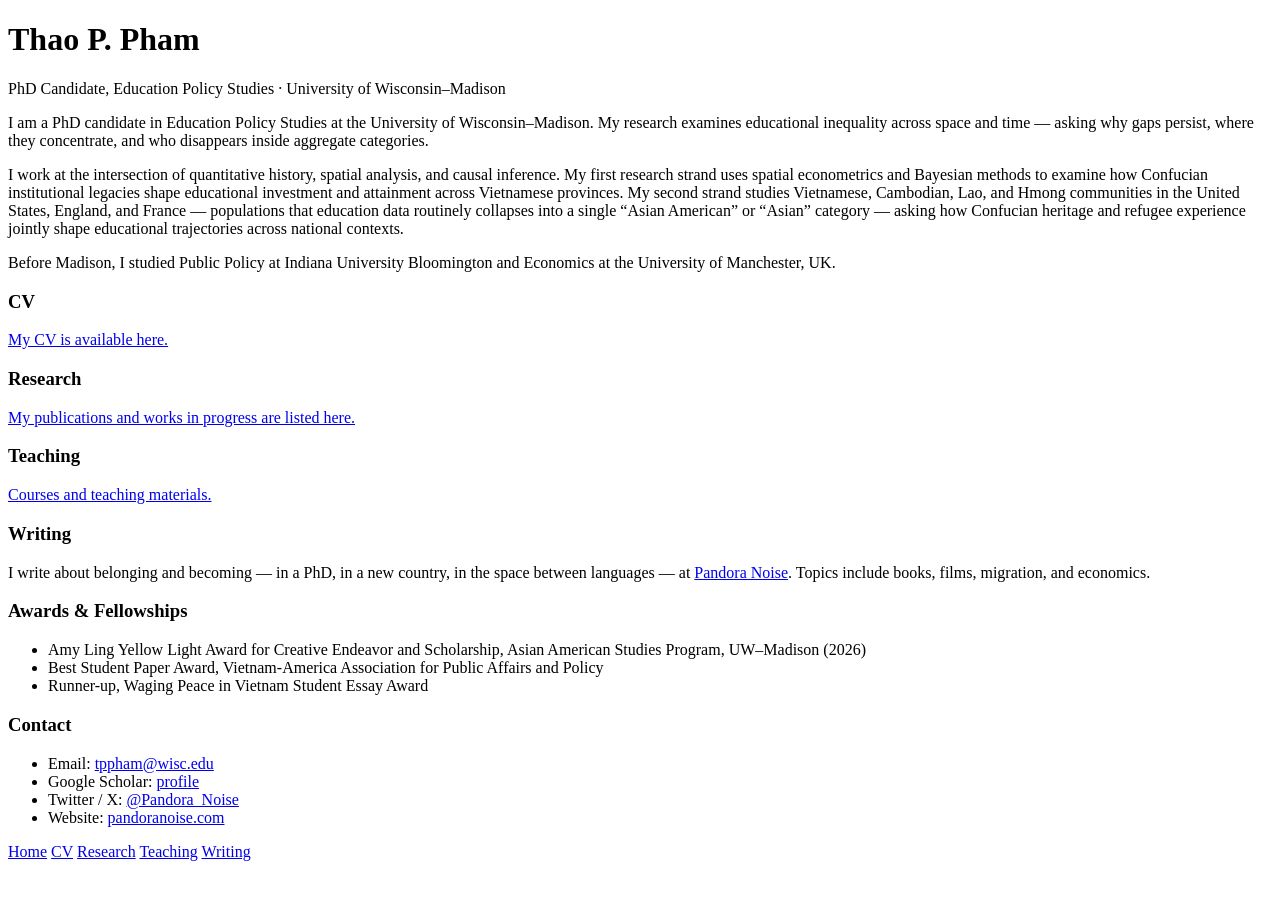
==== index.html @ eca96010 "Add files via upload" ====
<!DOCTYPE html>
<html lang="en">
<head>
  <meta charset="UTF-8" />
  <meta name="viewport" content="width=device-width, initial-scale=1.0" />
  <title>Thao P. Pham</title>
  <link rel="stylesheet" href="css/style.css" />
</head>
<body>

<h1>Thao P. Pham</h1>
<p class="title-line">PhD Candidate, Education Policy Studies &middot; University of Wisconsin&ndash;Madison</p>

<p>
  I am a PhD candidate in Education Policy Studies at the University of Wisconsin&ndash;Madison.
  My research examines educational inequality across space and time &mdash; asking why gaps persist,
  where they concentrate, and who disappears inside aggregate categories.
</p>
<p>
  I work at the intersection of quantitative history, spatial analysis, and causal inference.
  My first research strand uses spatial econometrics and Bayesian methods to examine how Confucian
  institutional legacies shape educational investment and attainment across Vietnamese provinces.
  My second strand studies Vietnamese, Cambodian, Lao, and Hmong communities in the United States,
  England, and France &mdash; populations that education data routinely collapses into a single
  &ldquo;Asian American&rdquo; or &ldquo;Asian&rdquo; category &mdash; asking how Confucian heritage
  and refugee experience jointly shape educational trajectories across national contexts.
</p>
<p>
  Before Madison, I studied Public Policy at Indiana University Bloomington and Economics at the
  University of Manchester, UK.
</p>

<h3>CV</h3>
<p><a href="cv.pdf">My CV is available here.</a></p>

<h3>Research</h3>
<p><a href="research.html">My publications and works in progress are listed here.</a></p>

<h3>Teaching</h3>
<p><a href="teaching.html">Courses and teaching materials.</a></p>

<h3>Writing</h3>
<p>
  I write about belonging and becoming &mdash; in a PhD, in a new country, in the space between
  languages &mdash; at <a href="https://www.pandoranoise.com/the-blog" target="_blank">Pandora Noise</a>.
  Topics include books, films, migration, and economics.
</p>

<h3>Awards &amp; Fellowships</h3>
<ul>
  <li>Amy Ling Yellow Light Award for Creative Endeavor and Scholarship, Asian American Studies Program, UW&ndash;Madison (2026)</li>
  <li>Best Student Paper Award, Vietnam-America Association for Public Affairs and Policy</li>
  <li>Runner-up, Waging Peace in Vietnam Student Essay Award</li>
</ul>

<h3>Contact</h3>
<ul>
  <li>Email: <a href="mailto:tppham@wisc.edu">tppham@wisc.edu</a></li>
  <li>Google Scholar: <a href="your-google-scholar-link" target="_blank">profile</a></li>
  <li>Twitter / X: <a href="https://x.com/Pandora_Noise" target="_blank">@Pandora_Noise</a></li>
  <li>Website: <a href="https://www.pandoranoise.com/" target="_blank">pandoranoise.com</a></li>
</ul>

<nav class="site-nav">
  <a href="index.html">Home</a>
  <a href="cv.pdf">CV</a>
  <a href="research.html">Research</a>
  <a href="teaching.html">Teaching</a>
  <a href="blog.html">Writing</a>
</nav>

</body>
</html>
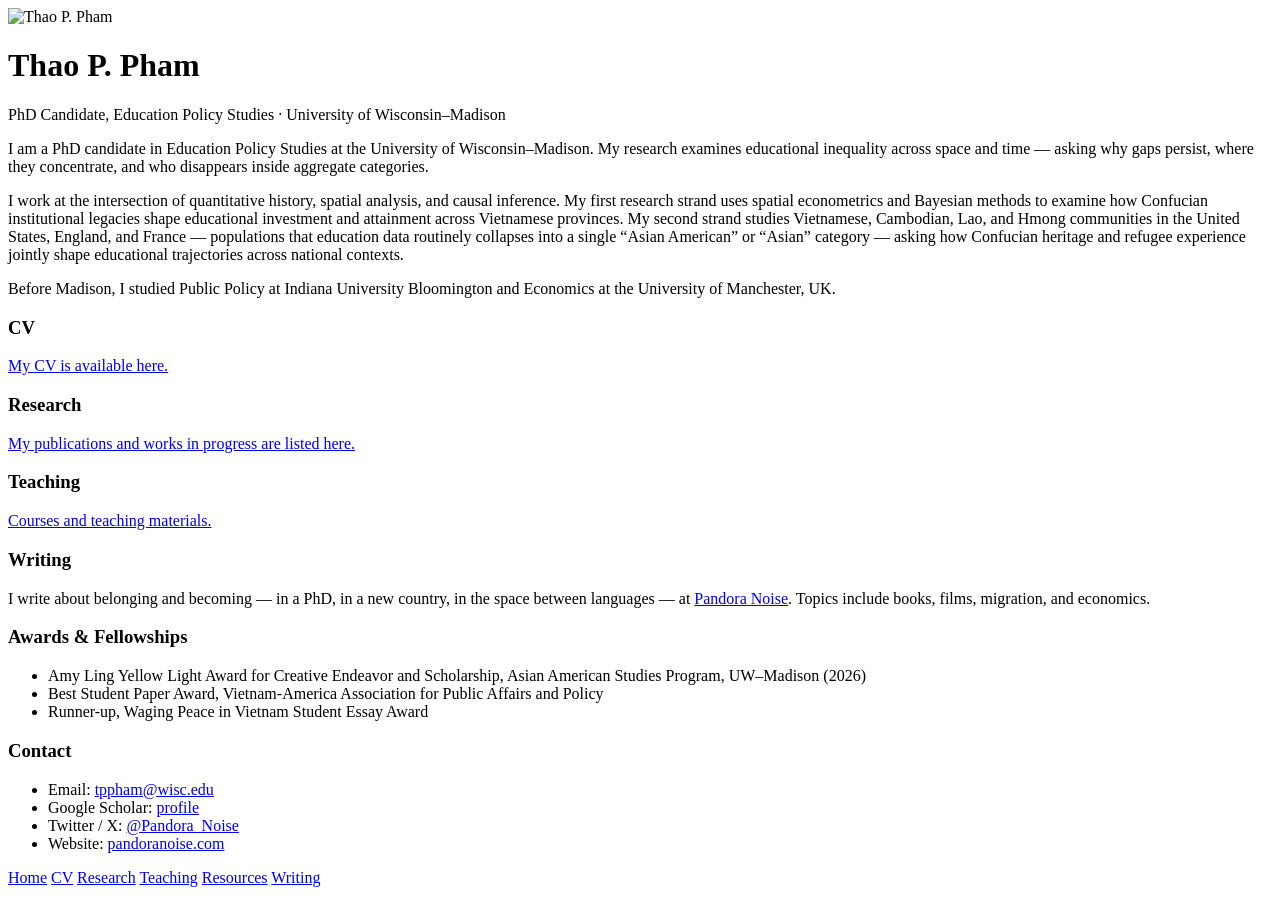
==== commit 059dfe82: "Add files via upload" ====
--- a/index.html
+++ b/index.html
@@ -4,18 +4,25 @@
   <meta charset="UTF-8" />
   <meta name="viewport" content="width=device-width, initial-scale=1.0" />
   <title>Thao P. Pham</title>
+  <link rel="preconnect" href="https://fonts.googleapis.com" />
+  <link rel="preconnect" href="https://fonts.gstatic.com" crossorigin />
   <link rel="stylesheet" href="css/style.css" />
 </head>
 <body>
 
-<h1>Thao P. Pham</h1>
-<p class="title-line">PhD Candidate, Education Policy Studies &middot; University of Wisconsin&ndash;Madison</p>
+<div class="header-row">
+  <img src="photo.jpg" alt="Thao P. Pham" class="header-photo" />
+  <div class="header-text">
+    <h1>Thao P. Pham</h1>
+    <p class="title-line">PhD Candidate, Education Policy Studies &middot; University of Wisconsin&ndash;Madison</p>
+    <p class="intro">
+      I am a PhD candidate in Education Policy Studies at the University of Wisconsin&ndash;Madison.
+      My research examines educational inequality across space and time &mdash; asking why gaps persist,
+      where they concentrate, and who disappears inside aggregate categories.
+    </p>
+  </div>
+</div>
 
-<p>
-  I am a PhD candidate in Education Policy Studies at the University of Wisconsin&ndash;Madison.
-  My research examines educational inequality across space and time &mdash; asking why gaps persist,
-  where they concentrate, and who disappears inside aggregate categories.
-</p>
 <p>
   I work at the intersection of quantitative history, spatial analysis, and causal inference.
   My first research strand uses spatial econometrics and Bayesian methods to examine how Confucian
@@ -56,7 +63,7 @@
 <h3>Contact</h3>
 <ul>
   <li>Email: <a href="mailto:tppham@wisc.edu">tppham@wisc.edu</a></li>
-  <li>Google Scholar: <a href="your-google-scholar-link" target="_blank">profile</a></li>
+  <li>Google Scholar: <a href="https://scholar.google.com/citations?hl=vi&user=BHTfbCAAAAAJ" target="_blank">profile</a></li>
   <li>Twitter / X: <a href="https://x.com/Pandora_Noise" target="_blank">@Pandora_Noise</a></li>
   <li>Website: <a href="https://www.pandoranoise.com/" target="_blank">pandoranoise.com</a></li>
 </ul>
@@ -66,6 +73,7 @@
   <a href="cv.pdf">CV</a>
   <a href="research.html">Research</a>
   <a href="teaching.html">Teaching</a>
+  <a href="resources.html">Resources</a>
   <a href="blog.html">Writing</a>
 </nav>
 
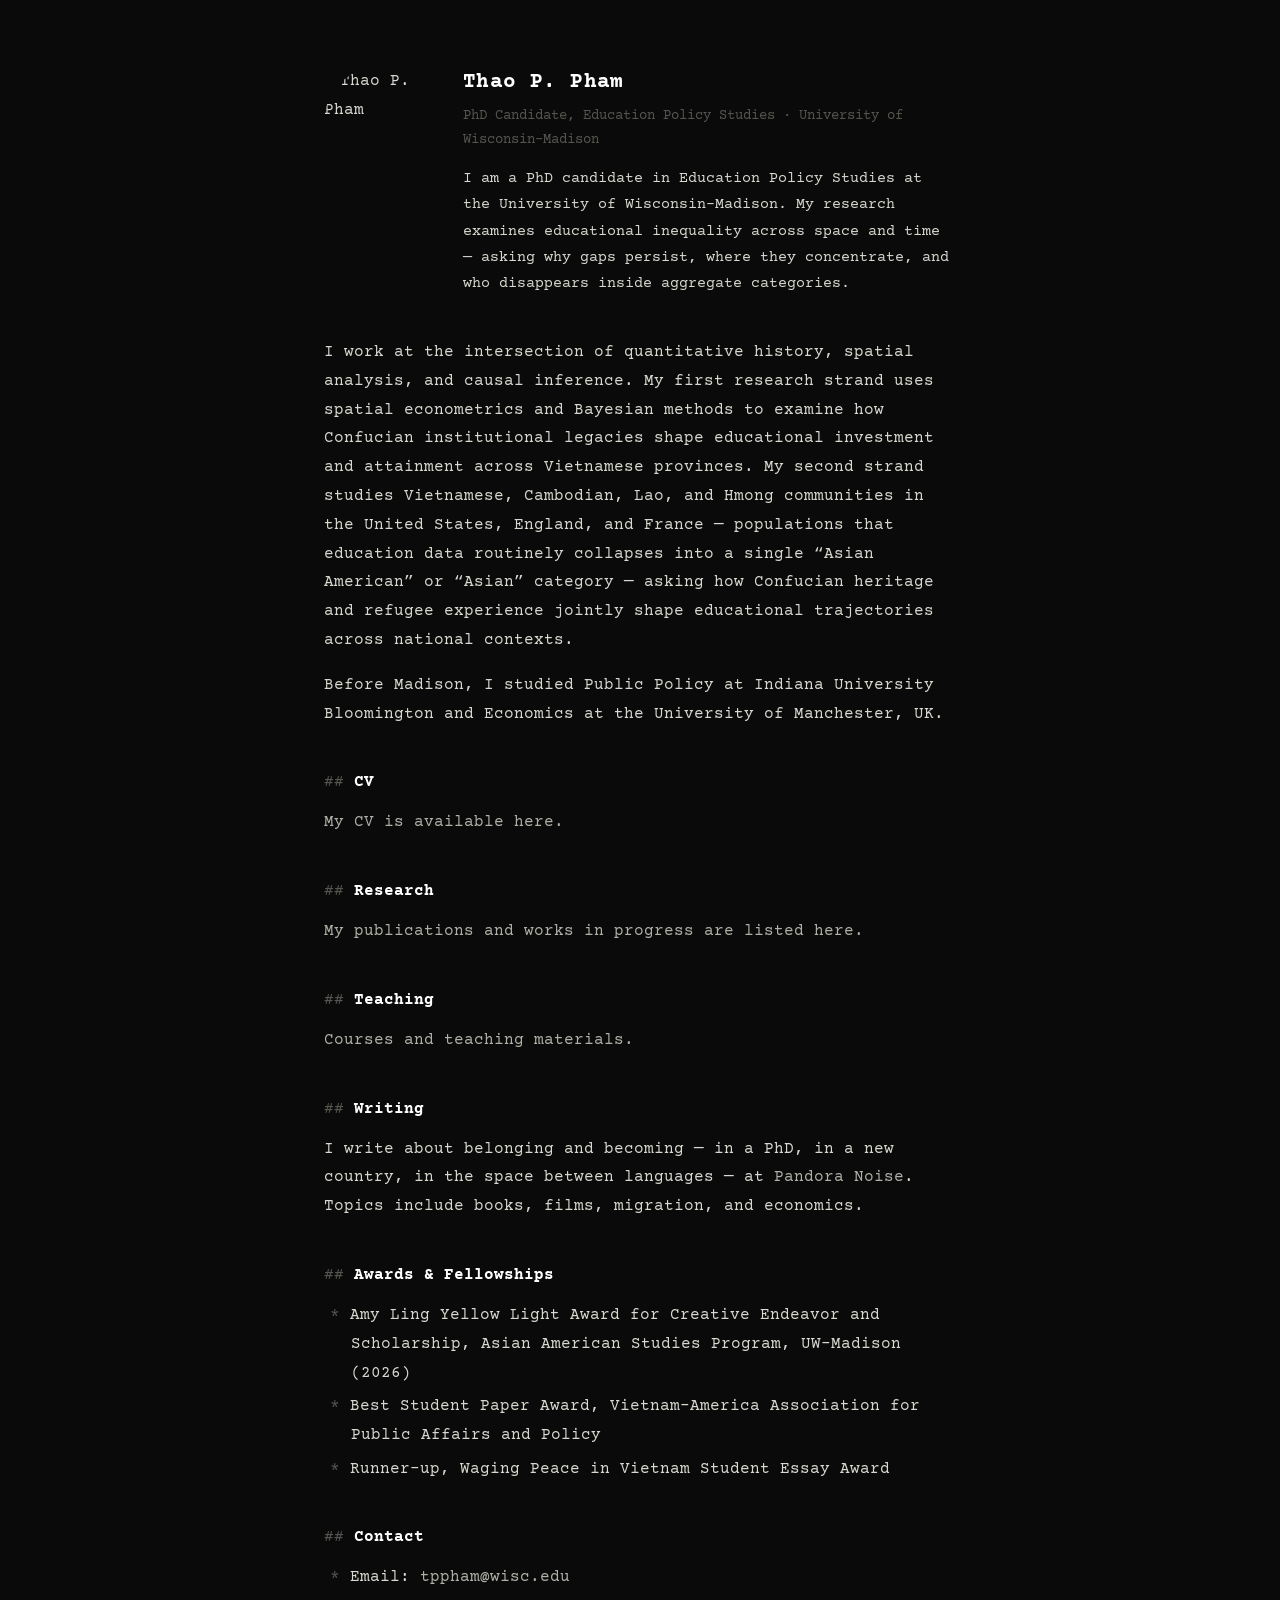
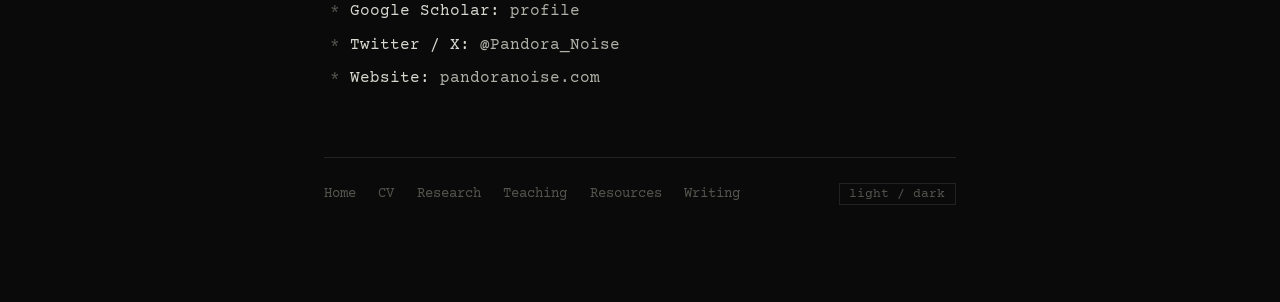
==== commit 5cdd2fab: "Add files via upload" ====
--- a/index.html
+++ b/index.html
@@ -6,7 +6,7 @@
   <title>Thao P. Pham</title>
   <link rel="preconnect" href="https://fonts.googleapis.com" />
   <link rel="preconnect" href="https://fonts.gstatic.com" crossorigin />
-  <link rel="stylesheet" href="css/style.css" />
+  <link rel="stylesheet" href="style.css" />
 </head>
 <body>
 
@@ -75,7 +75,12 @@
   <a href="teaching.html">Teaching</a>
   <a href="resources.html">Resources</a>
   <a href="blog.html">Writing</a>
+  <button class="theme-toggle" onclick="toggleTheme()">light / dark</button>
 </nav>
 
+<script>
+  (function(){ if(localStorage.getItem("theme")==="light") document.body.classList.add("light"); })();
+  function toggleTheme(){ document.body.classList.toggle("light"); localStorage.setItem("theme", document.body.classList.contains("light")?"light":"dark"); }
+</script>
 </body>
 </html>
--- a/style.css
+++ b/style.css
@@ -0,0 +1,188 @@
+@import url('https://fonts.googleapis.com/css2?family=Courier+Prime:ital,wght@0,400;0,700;1,400&display=swap');
+
+/* ── colour tokens ── */
+:root {
+  --bg:    #0a0a0a;
+  --fg:    #d8d8d0;
+  --h:     #ffffff;
+  --muted: #555550;
+  --link:  #b0b0a8;
+  --hover: #ffffff;
+  --border:#222220;
+}
+
+body.light {
+  --bg:    #f4f0e6;
+  --fg:    #2a2a26;
+  --h:     #000000;
+  --muted: #888880;
+  --link:  #3a3a36;
+  --hover: #000000;
+  --border:#d4d0c4;
+}
+
+/* ── base ── */
+*, *::before, *::after { box-sizing: border-box; margin: 0; padding: 0; }
+
+body {
+  background: var(--bg);
+  color: var(--fg);
+  font-family: 'Courier Prime', 'Courier New', monospace;
+  font-size: 16px;
+  line-height: 1.8;
+  padding: 4rem 1.5rem 6rem;
+  max-width: 680px;
+  margin: 0 auto;
+  transition: background 0.3s, color 0.3s;
+}
+
+a {
+  color: var(--link);
+  text-decoration: none;
+}
+a:hover {
+  color: var(--hover);
+  text-decoration: underline;
+}
+
+/* ── header with photo ── */
+.header-row {
+  display: flex;
+  align-items: flex-start;
+  gap: 1.8rem;
+  margin-bottom: 2.5rem;
+}
+
+.header-photo {
+  flex-shrink: 0;
+  width: 110px;
+  height: 110px;
+  border-radius: 50%;
+  object-fit: cover;
+  object-position: top;
+  margin-top: 0.2rem;
+  filter: grayscale(30%);
+}
+
+.header-text { flex: 1; }
+
+/* ── name ── */
+h1 {
+  font-size: 1.3rem;
+  font-weight: 700;
+  color: var(--h);
+  margin-bottom: 0.15rem;
+  letter-spacing: 0.02em;
+}
+
+.title-line {
+  font-size: 0.85rem;
+  color: var(--muted);
+  margin-bottom: 0;
+}
+
+.intro {
+  margin-top: 0.8rem;
+  margin-bottom: 0;
+  font-size: 0.92rem;
+}
+
+/* ── section headings ── */
+h3 {
+  font-size: 1rem;
+  font-weight: 700;
+  color: var(--h);
+  margin: 2.5rem 0 0.7rem;
+}
+
+h3::before {
+  content: '## ';
+  color: var(--muted);
+  font-weight: 400;
+}
+
+/* ── page title on inner pages ── */
+h1.page-title {
+  font-size: 1rem;
+  font-weight: 700;
+  color: var(--h);
+  margin-bottom: 2rem;
+}
+
+h1.page-title::before {
+  content: '# ';
+  color: var(--muted);
+  font-weight: 400;
+}
+
+/* ── body text ── */
+p { margin-bottom: 1rem; }
+
+/* ── lists ── */
+ul, ol {
+  list-style: none;
+  padding-left: 1.3rem;
+  margin-bottom: 0.5rem;
+}
+
+li {
+  margin-bottom: 0.3rem;
+  padding-left: 0.4rem;
+}
+
+li::before {
+  content: '* ';
+  color: var(--muted);
+  margin-left: -1.3rem;
+}
+
+/* ── publications ── */
+.pub { margin-bottom: 1.3rem; }
+
+.pub-award {
+  font-size: 0.82rem;
+  color: #b09060;
+  display: block;
+  margin-top: 0.2rem;
+}
+
+.pub-award::before { content: '> '; }
+
+/* ── footer nav + toggle ── */
+.site-nav {
+  margin-top: 4rem;
+  padding-top: 1.5rem;
+  border-top: 1px solid var(--border);
+  font-size: 0.85rem;
+  display: flex;
+  flex-wrap: wrap;
+  align-items: center;
+  gap: 0.4rem 1.4rem;
+}
+
+.site-nav a { color: var(--muted); }
+.site-nav a:hover { color: var(--hover); text-decoration: none; }
+
+.theme-toggle {
+  margin-left: auto;
+  background: none;
+  border: 1px solid var(--border);
+  color: var(--muted);
+  font-family: inherit;
+  font-size: 0.82rem;
+  padding: 0.2rem 0.6rem;
+  cursor: pointer;
+  transition: color 0.2s, border-color 0.2s;
+}
+
+.theme-toggle:hover {
+  color: var(--hover);
+  border-color: var(--hover);
+}
+
+/* ── responsive ── */
+@media (max-width: 500px) {
+  .header-row { flex-direction: column; gap: 1rem; }
+  .header-photo { width: 80px; height: 80px; }
+  .theme-toggle { margin-left: 0; }
+}
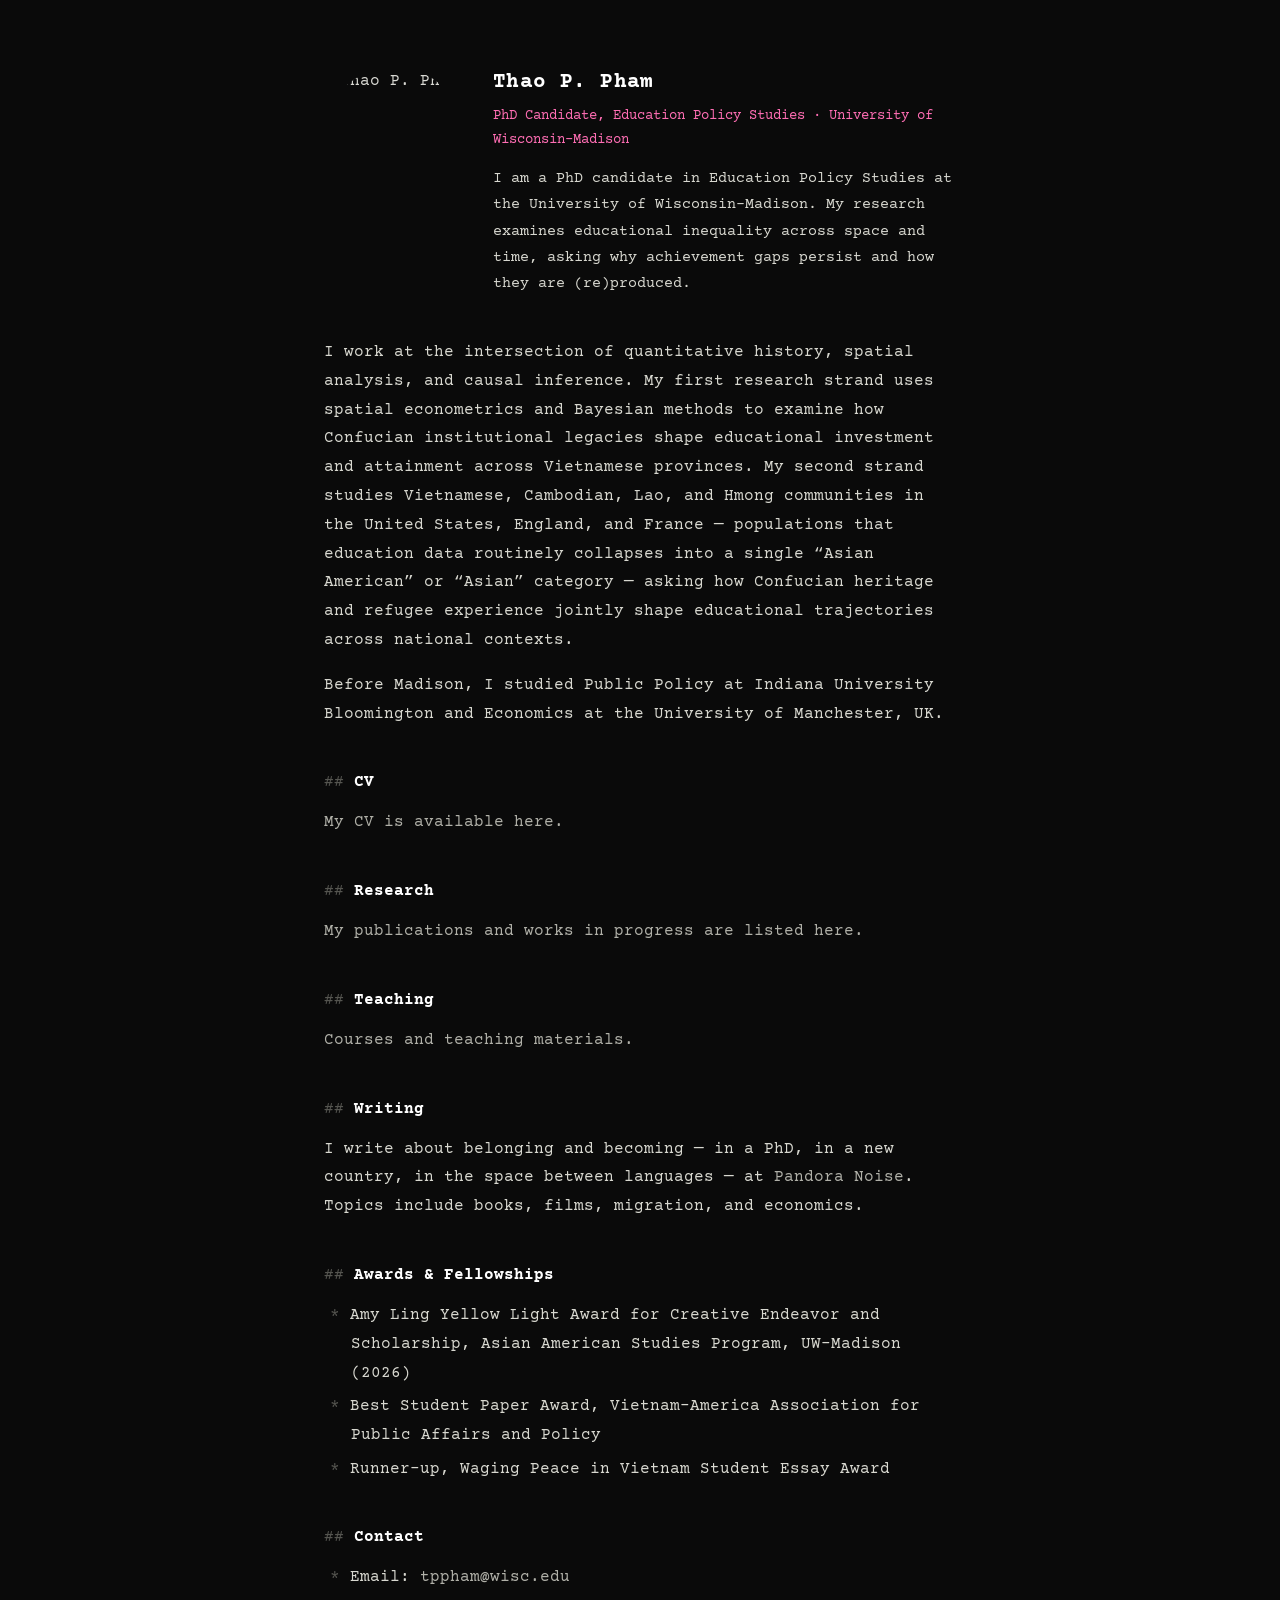
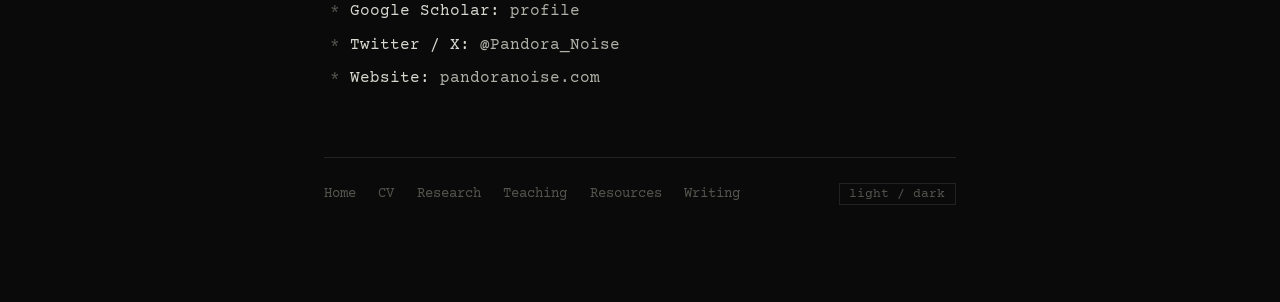
==== commit cb911250: "Update index.html" ====
--- a/index.html
+++ b/index.html
@@ -16,9 +16,7 @@
     <h1>Thao P. Pham</h1>
     <p class="title-line">PhD Candidate, Education Policy Studies &middot; University of Wisconsin&ndash;Madison</p>
     <p class="intro">
-      I am a PhD candidate in Education Policy Studies at the University of Wisconsin&ndash;Madison.
-      My research examines educational inequality across space and time &mdash; asking why gaps persist,
-      where they concentrate, and who disappears inside aggregate categories.
+      I am a PhD candidate in Education Policy Studies at the University of Wisconsin&ndash;Madison. My research examines educational inequality across space and time, asking why achievement gaps persist and how they are (re)produced.
     </p>
   </div>
 </div>
--- a/style.css
+++ b/style.css
@@ -55,8 +55,8 @@
 
 .header-photo {
   flex-shrink: 0;
-  width: 110px;
-  height: 110px;
+  width: 140px;
+  height: 140px;
   border-radius: 50%;
   object-fit: cover;
   object-position: top;
@@ -77,7 +77,7 @@
 
 .title-line {
   font-size: 0.85rem;
-  color: var(--muted);
+  color: #ff6eb4;
   margin-bottom: 0;
 }
 
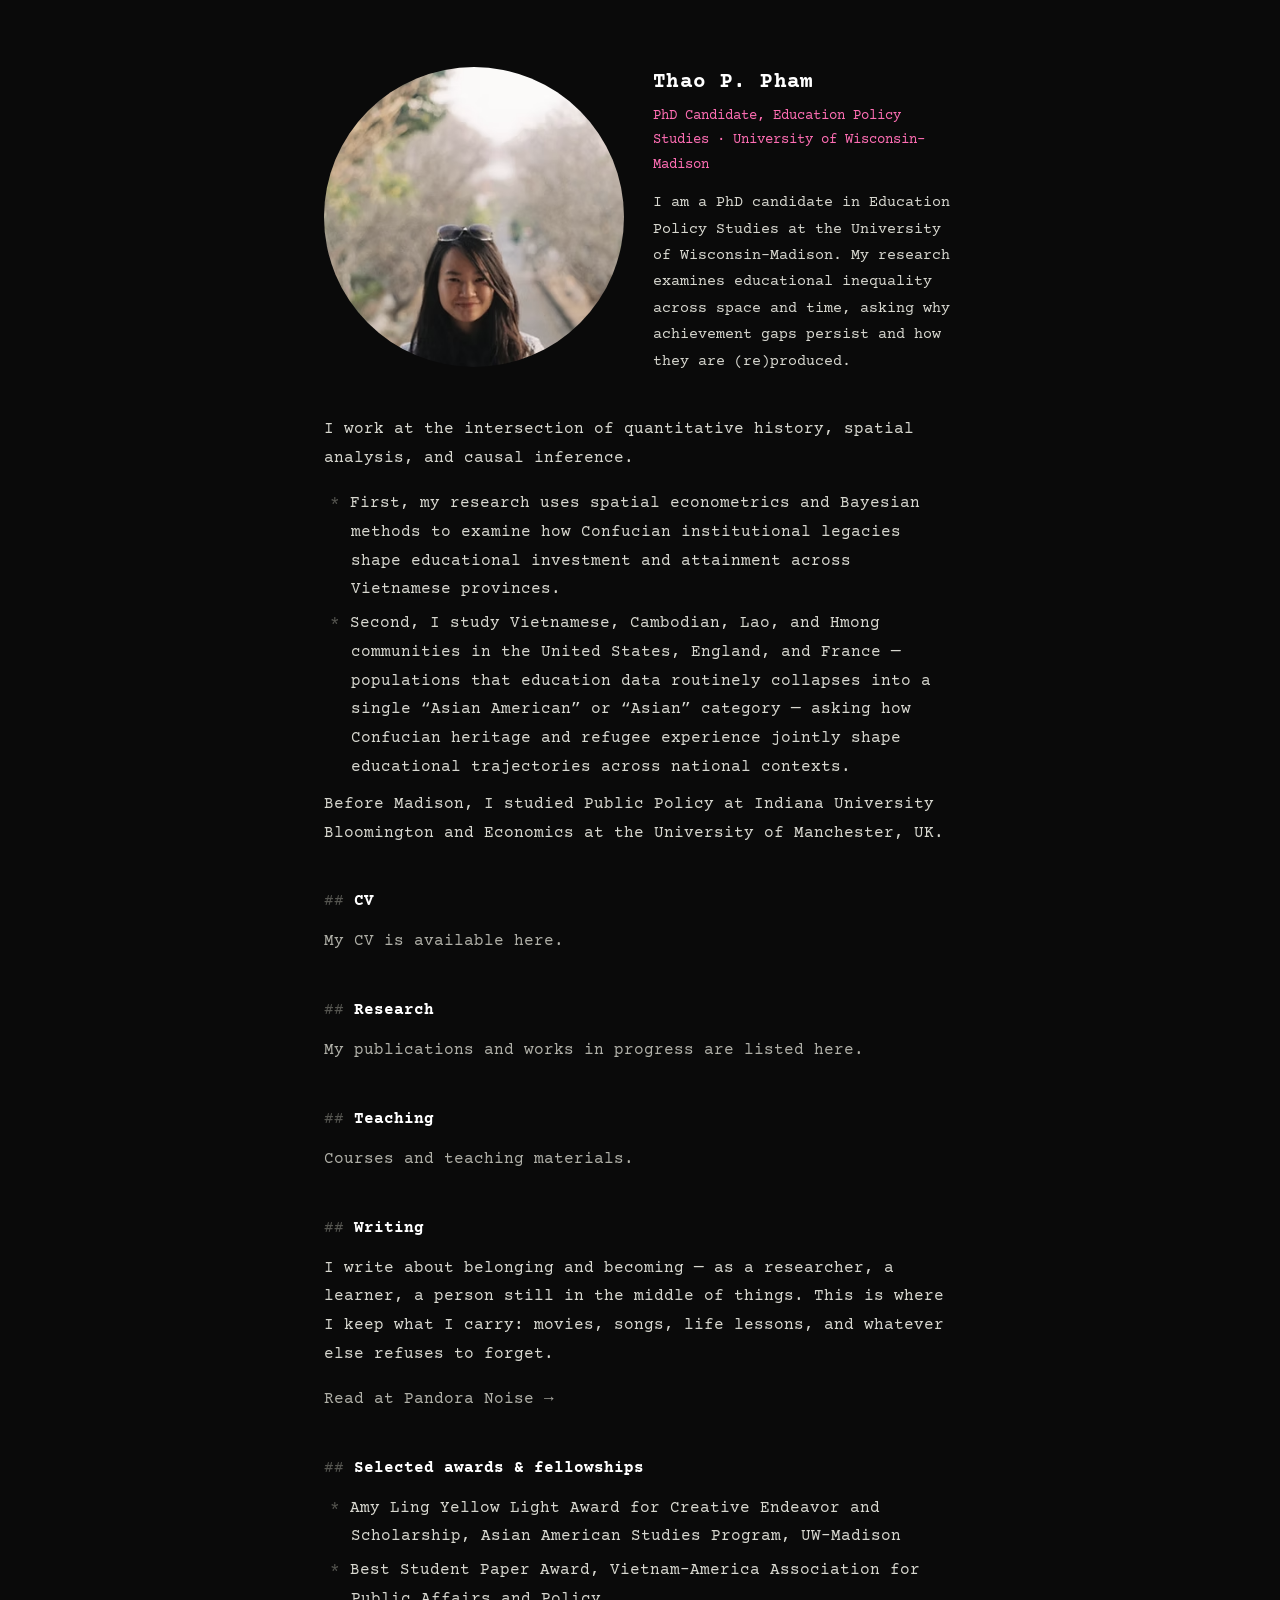
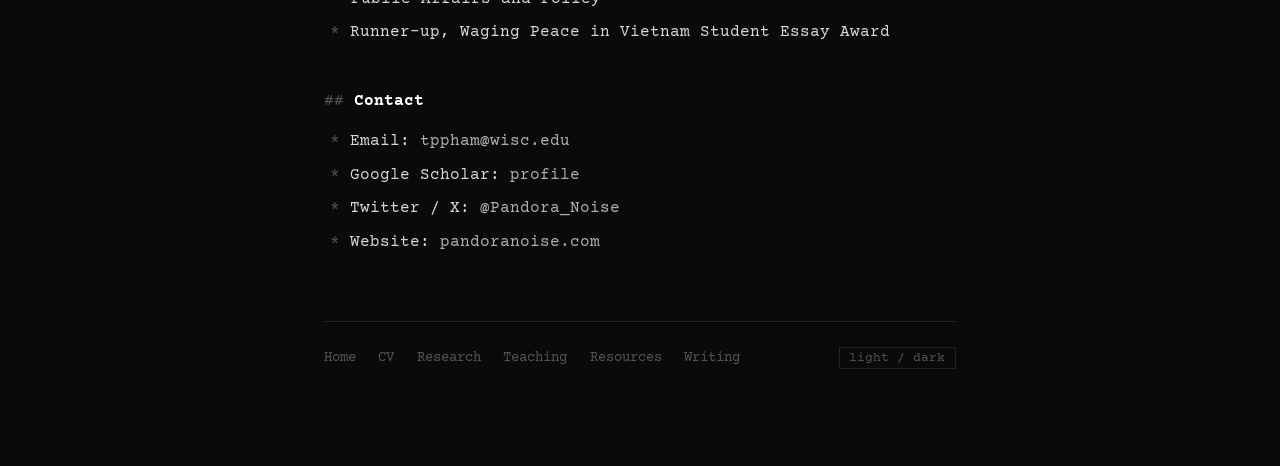
==== commit 95daad6b: "Update index.html" ====
--- a/index.html
+++ b/index.html
@@ -21,15 +21,11 @@
   </div>
 </div>
 
-<p>
-  I work at the intersection of quantitative history, spatial analysis, and causal inference.
-  My first research strand uses spatial econometrics and Bayesian methods to examine how Confucian
-  institutional legacies shape educational investment and attainment across Vietnamese provinces.
-  My second strand studies Vietnamese, Cambodian, Lao, and Hmong communities in the United States,
-  England, and France &mdash; populations that education data routinely collapses into a single
-  &ldquo;Asian American&rdquo; or &ldquo;Asian&rdquo; category &mdash; asking how Confucian heritage
-  and refugee experience jointly shape educational trajectories across national contexts.
-</p>
+<p>I work at the intersection of quantitative history, spatial analysis, and causal inference.</p>
+<ul>
+  <li>First, my research uses spatial econometrics and Bayesian methods to examine how Confucian institutional legacies shape educational investment and attainment across Vietnamese provinces.</li>
+  <li>Second, I study Vietnamese, Cambodian, Lao, and Hmong communities in the United States, England, and France &mdash; populations that education data routinely collapses into a single &ldquo;Asian American&rdquo; or &ldquo;Asian&rdquo; category &mdash; asking how Confucian heritage and refugee experience jointly shape educational trajectories across national contexts.</li>
+</ul>
 <p>
   Before Madison, I studied Public Policy at Indiana University Bloomington and Economics at the
   University of Manchester, UK.
@@ -46,14 +42,13 @@
 
 <h3>Writing</h3>
 <p>
-  I write about belonging and becoming &mdash; in a PhD, in a new country, in the space between
-  languages &mdash; at <a href="https://www.pandoranoise.com/the-blog" target="_blank">Pandora Noise</a>.
-  Topics include books, films, migration, and economics.
+I write about belonging and becoming — as a researcher, a learner, a person still in the middle of things. This is where I keep what I carry: movies, songs, life lessons, and whatever else refuses to forget.
+<p><a href="https://www.pandoranoise.com/the-blog" target="_blank">Read at Pandora Noise &rarr;</a></p>
 </p>
 
-<h3>Awards &amp; Fellowships</h3>
+<h3> Selected awards &amp; fellowships</h3>
 <ul>
-  <li>Amy Ling Yellow Light Award for Creative Endeavor and Scholarship, Asian American Studies Program, UW&ndash;Madison (2026)</li>
+  <li>Amy Ling Yellow Light Award for Creative Endeavor and Scholarship, Asian American Studies Program, UW&ndash;Madison</li>
   <li>Best Student Paper Award, Vietnam-America Association for Public Affairs and Policy</li>
   <li>Runner-up, Waging Peace in Vietnam Student Essay Award</li>
 </ul>
--- a/style.css
+++ b/style.css
@@ -55,8 +55,8 @@
 
 .header-photo {
   flex-shrink: 0;
-  width: 140px;
-  height: 140px;
+  width: 300px;
+  height: 300px;
   border-radius: 50%;
   object-fit: cover;
   object-position: top;
